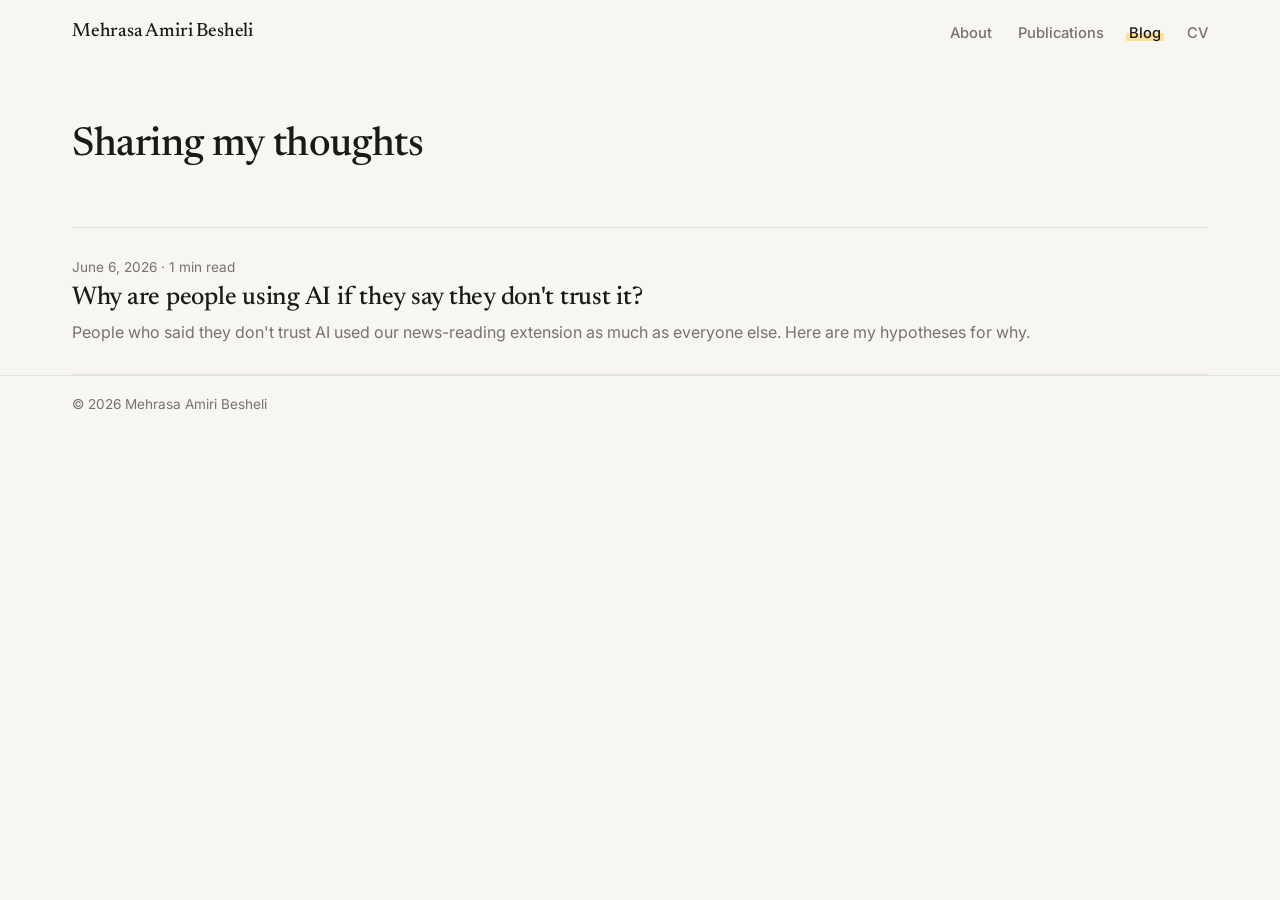
==== blog.html @ 152a389c "First version of my website" ====
<!doctype html>
<html lang="en">
  <head>
    <meta charset="UTF-8" />
    <meta name="viewport" content="width=device-width, initial-scale=1.0" />
    <title>Blog · Mehrasa Amiri Besheli</title>
    <meta
      name="description"
      content="Writing by Mehrasa Amiri Besheli on HCI, conversational AI, and life as a PhD student."
    />
    <link rel="preconnect" href="https://fonts.googleapis.com" />
    <link rel="preconnect" href="https://fonts.gstatic.com" crossorigin />
    <link
      href="https://fonts.googleapis.com/css2?family=Newsreader:ital,opsz,wght@0,6..72,400;0,6..72,500;1,6..72,400&family=Inter:wght@400;500;600&display=swap"
      rel="stylesheet"
    />
    <link rel="stylesheet" href="style.css" />
  </head>
  <body>
    <header class="site-header">
      <div class="container">
        <a class="brand" href="index.html">Mehrasa Amiri Besheli</a>
        <nav>
          <ul class="nav">
            <li><a href="index.html">About</a></li>
            <li><a href="index.html#publications">Publications</a></li>
            <li><a href="blog.html" aria-current="page">Blog</a></li>
            <li><a href="cv.html">CV</a></li>
          </ul>
        </nav>
      </div>
    </header>

    <main class="container">
      <h1 class="page-title">Sharing my thoughts</h1>

      <!-- ===================== POST LIST =====================
         NEWEST AT THE TOP. For each new post:
         1. Copy posts/first-post.html, rename it (e.g. posts/my-second-post.html)
         2. Copy one <article class="post-card"> below and update the link, date,
            title, subtitle and (optional) thumbnail.
         Delete the <figure> if the post has no thumbnail.
    ====================================================== -->
      <section class="post-list">
        <article class="post-card">
          <div>
            <p class="post-meta">
              <time datetime="2026-06-06">June 6, 2026</time> · 1 min read
            </p>
            <h2>
              <a href="posts/first-post.html"
                >Why are people using AI if they say they don't trust it?</a
              >
            </h2>
            <p class="post-subtitle">
              People who said they don't trust AI used our news-reading
              extension as much as everyone else. Here are my hypotheses for
              why.
            </p>
          </div>
          <!-- Optional thumbnail: <figure class="post-thumb"><img src="images/blog/cover.jpg" alt=""></figure> -->
        </article>
      </section>
    </main>

    <footer>
      <div class="container">© 2026 Mehrasa Amiri Besheli</div>
    </footer>
    <script src="script.js"></script>
  </body>
</html>
---- style.css ----
/* Shared styles for every page (index, cv). */

:root {
  --paper:   #F7F6F2;
  --ink:     #1B1A17;
  --body:    #3A3833;
  --muted:   #77736B;
  --rule:    #E5E2DA;
  --mark:    rgba(255, 209, 92, 0.6);
  --accent:  #2F7D73;
  --serif:   "Newsreader", Georgia, serif;
  --sans:    "Inter", system-ui, sans-serif;
}

* { box-sizing: border-box; }
html { -webkit-text-size-adjust: 100%; scroll-behavior: smooth; scroll-padding-top: 5rem; }

body {
  margin: 0;
  background: var(--paper);
  color: var(--ink);
  font-family: var(--sans);
  font-size: 16px;
  line-height: 1.65;
  -webkit-font-smoothing: antialiased;
  text-rendering: optimizeLegibility;
}

/* Links, two kinds:
   - Prominent links (in the bio text, paper titles): dark text with an
     underline; on hover the underline gives way to the highlighter sweep.
   - Everything else: plain green, underlined on hover. */
a { color: var(--accent); text-decoration: none; text-underline-offset: 3px; }
a:hover, a:focus-visible { text-decoration: underline; }

.intro p a, .pub h3 a {
  color: var(--ink);
  text-decoration: underline;
  text-decoration-color: color-mix(in srgb, var(--ink) 55%, transparent);
  text-decoration-thickness: 1px;
  background-image: linear-gradient(var(--mark), var(--mark));
  background-repeat: no-repeat;
  background-position: 0 88%;
  background-size: 0% .55em;
  transition: background-size .4s cubic-bezier(.22,1,.36,1),
              text-decoration-color .2s ease;
}
.intro p a:hover, .intro p a:focus-visible,
.pub h3 a:hover, .pub h3 a:focus-visible {
  background-size: 100% .55em;
  text-decoration-color: transparent;
}
img { max-width: 100%; display: block; }

/* Justified body text across the site; hyphenation keeps word gaps even. */
main p, .news span, .cv-row ul, .cv-row .where {
  text-align: justify; hyphens: manual; text-wrap: pretty;
}

.container { max-width: 74rem; margin: 0 auto; padding: 0 1.5rem; }

/* ---------- Top bar ---------- */
.site-header {
  position: sticky; top: 0; z-index: 10;
  background: color-mix(in srgb, var(--paper) 88%, transparent);
  backdrop-filter: blur(8px);
  -webkit-backdrop-filter: blur(8px);
  border-bottom: 1px solid transparent;
  transition: border-color .2s ease;
}
.site-header.scrolled { border-bottom-color: var(--rule); }
.site-header .container {
  display: flex; align-items: center; justify-content: space-between;
  gap: 1rem; flex-wrap: wrap;
  padding-top: 1rem; padding-bottom: 1rem;
}
.brand {
  font-family: var(--serif); font-size: 1.2rem; font-weight: 500;
  color: var(--ink); text-decoration: none; letter-spacing: -0.01em;
}
.nav { display: flex; gap: 1.6rem; list-style: none; margin: 0; padding: 0; }
.nav a {
  position: relative; color: var(--muted); text-decoration: none;
  font-size: 0.92rem; font-weight: 500; transition: color .15s ease;
}
.nav a:hover, .nav a[aria-current="page"] { color: var(--ink); }
/* Highlighter stroke under the hovered / current tab */
.nav a::after {
  content: ""; position: absolute; left: -3px; right: -3px; bottom: 1px;
  height: 0.55em; background: var(--mark); z-index: -1;
  transform: scaleX(0); transform-origin: left;
  transition: transform .35s cubic-bezier(.22,1,.36,1);
}
.nav a:hover::after, .nav a[aria-current="page"]::after { transform: scaleX(1); }

/* ---------- Highlighter mark (signature) ---------- */
.mark {
  background-image: linear-gradient(var(--mark), var(--mark));
  background-repeat: no-repeat;
  background-position: 0 88%;
  background-size: 0% .55em;
  padding: 0 .1em; margin: 0 -.1em;
  animation: sweep 1.4s cubic-bezier(.22,1,.36,1) forwards;
  animation-delay: var(--d, .5s);
}
@keyframes sweep { to { background-size: 100% .55em; } }

/* ---------- Page sections ---------- */
main { padding-bottom: 5rem; }
section { margin-top: 5.5rem; }

.section-label {
  font-family: var(--sans);
  font-size: 0.78rem; font-weight: 600; letter-spacing: 0.1em;
  text-transform: uppercase; color: var(--muted);
  margin: 0 0 1.75rem; display: flex; align-items: center; gap: 1rem;
}
.section-label::after { content: ""; flex: 1; height: 1px; background: var(--rule); }

h1, h2, h3 { font-family: var(--serif); font-weight: 500; letter-spacing: -0.01em; }

/* ---------- Hero ---------- */
.hero {
  display: grid; grid-template-columns: 17rem 1fr; gap: 3rem;
  align-items: stretch; margin-top: 3rem;
}
/* Photo + icons fill exactly the height of the bio. The image is absolutely
   positioned so the text alone sets that height. */
.profile { position: relative; display: flex; flex-direction: column; }
.portrait {
  position: relative; flex: 1; min-height: 14rem;
  border-radius: 12px; overflow: hidden; background: #ECEAE3;
}
.portrait img {
  position: absolute; inset: 0; width: 100%; height: 100%;
  object-fit: cover; object-position: 49.5% 40%;   /* centered on the face */
}
.intro { display: flex; flex-direction: column; }
.intro > :last-child { margin-bottom: -.4em; }   /* photo bottom meets the last line's baseline */
.hero h1 {
  font-size: clamp(2rem, 4.5vw, 2.5rem); line-height: 1;
  margin: -.14em 0 .5rem;                          /* photo top meets the capitals */
}
.hero .role { color: var(--muted); margin: 0 0 1.25rem; font-size: 0.95rem; }
.hero p { margin: 0 0 .9rem; color: var(--body); }
.socials {
  position: absolute; top: 100%; left: 0; right: 0; margin-top: .9rem;
  display: flex; justify-content: center; align-items: center; gap: 1.4rem;
}
.socials a {
  color: var(--ink); display: inline-flex;
  transition: color .18s ease, transform .18s ease;
}
.socials a:hover, .socials a:focus-visible { color: var(--accent); transform: translateY(-2px); }
.socials svg { width: 21px; height: 21px; }

/* ---------- News ---------- */
.news { list-style: none; margin: 0; padding: 0; }
.news li {
  display: grid; grid-template-columns: 5.5rem 1fr; gap: 1rem;
  padding: .3rem 0; font-size: .95rem; color: var(--body);
}
.news time { color: var(--muted); font-size: .85rem; padding-top: .1rem; font-variant-numeric: tabular-nums; }

/* ---------- Publications / projects ---------- */
.pub {
  display: grid; grid-template-columns: 13rem 1fr; gap: 1.5rem;
  padding: 1.5rem 0; border-bottom: 1px solid var(--rule);
}
.pub:first-of-type { padding-top: .25rem; }
.pub:last-of-type { border-bottom: 0; }
.pub.no-image { grid-template-columns: 1fr; }
.pub-img {
  margin: 0; aspect-ratio: 16 / 10; border-radius: 8px; overflow: hidden;
  background: #ECEAE3; border: 1px solid var(--rule);
}
.pub-img img { width: 100%; height: 100%; object-fit: cover; object-position: left top; }
.pub h3 { font-size: 1.2rem; line-height: 1.3; margin: 0 0 .3rem; }
.pub h3 a { color: var(--ink); }
.pub p { margin: 0 0 .25rem; }
.authors { font-size: .92rem; color: var(--body); }
.venue { font-size: .88rem; color: var(--accent); font-weight: 500; }
.tldr { font-size: .92rem; color: var(--muted); margin-top: .4rem !important; }
.links {
  display: flex; flex-wrap: wrap; align-items: baseline; gap: .5rem 1rem;
  margin-top: .5rem; font-size: .85rem; font-weight: 500;
}
.under-review { color: var(--muted); font-size: .92rem; margin: 1rem 0 2.5rem; }
.plain-line { margin: 0; color: var(--body); }

details { font-size: .9rem; flex-basis: 100%; }
details summary {
  cursor: pointer; color: var(--accent); font-weight: 500; font-size: .85rem;
  list-style: none; display: inline-block; text-underline-offset: 3px;
}
details summary::-webkit-details-marker { display: none; }
details summary::before { content: "+ "; }
details[open] summary::before { content: "−"; }
details summary:hover, details summary:focus-visible { text-decoration: underline; }
details p { margin: .5rem 0 0; color: var(--body); font-weight: 400; line-height: 1.6; }

/* ---------- Sub-pages (CV, Blog) ---------- */
.page-title { font-size: clamp(2rem, 4.5vw, 2.5rem); margin: 3rem 0 .5rem; }
.page-intro { color: var(--muted); margin: 0; }

.button {
  display: inline-flex; align-items: center; gap: .5rem;
  padding: .55rem 1rem; border: 1px solid var(--ink); border-radius: 999px;
  color: var(--ink); text-decoration: none; font-size: .9rem; font-weight: 500;
  transition: background .15s, color .15s;
}
.button:hover { background: var(--ink); color: var(--paper); }

.cv-row { display: grid; grid-template-columns: 10rem 1fr; gap: 1.25rem; margin-bottom: 1.1rem; }
.cv-row .when { color: var(--muted); font-size: .88rem; padding-top: .1rem; }
.cv-row .what { font-weight: 500; }
.cv-row .where { color: var(--muted); font-size: .92rem; }
.cv-row ul { margin: .3rem 0 0; padding-left: 1.1rem; color: var(--body); font-size: .92rem; }


footer { border-top: 1px solid var(--rule); padding: 1.1rem 0 1.4rem; color: var(--muted); font-size: .85rem; }

/* ---------- CV page ---------- */
.cv-head {
  display: flex; align-items: flex-end; justify-content: space-between;
  gap: 1.5rem; flex-wrap: wrap;
}
.cv-head .button { margin-bottom: .2rem; }
.button svg { width: 17px; height: 17px; }
.button:hover { text-decoration: none; }
.cv-sub {
  font-family: var(--sans); font-size: .95rem; font-weight: 600; font-style: italic;
  color: var(--ink); margin: 1.5rem 0 .8rem;
}
.cv-sub:first-of-type { margin-top: 0; }
.cv-text { color: var(--body); margin: .35rem 0 0; font-size: .95rem; }
section > .cv-text { margin: 0; }

/* ---------- Blog list ---------- */
.post-list { margin-top: 3rem; }
.post-card {
  display: grid; grid-template-columns: 1fr 11rem; gap: 2rem; align-items: center;
  padding: 1.75rem 0; border-bottom: 1px solid var(--rule);
}
.post-card:first-child { border-top: 1px solid var(--rule); }
.post-card:not(:has(.post-thumb)) { grid-template-columns: 1fr; }
.post-meta { font-size: .85rem; color: var(--muted); margin: 0 0 .3rem; }
.post-card h2 { font-size: 1.6rem; line-height: 1.2; margin: 0 0 .35rem; }
.post-card h2 a {
  color: var(--ink);
  background-image: linear-gradient(var(--mark), var(--mark));
  background-repeat: no-repeat; background-position: 0 88%; background-size: 0% .5em;
  transition: background-size .4s cubic-bezier(.22,1,.36,1);
}
.post-card h2 a:hover, .post-card h2 a:focus-visible { background-size: 100% .5em; text-decoration: none; }
.post-subtitle { color: var(--muted); margin: 0; }
.post-thumb { margin: 0; aspect-ratio: 4 / 3; border-radius: 8px; overflow: hidden; background: #ECEAE3; }
.post-thumb img { width: 100%; height: 100%; object-fit: cover; }

/* ---------- Blog post (Medium-style) ---------- */
.read-progress {
  position: fixed; top: 0; left: 0; right: 0; height: 3px; z-index: 20;
  background: #E8B930; transform: scaleX(0); transform-origin: left;
}
.article { max-width: 42rem; margin: 0 auto; padding: 3.5rem 1.5rem 4rem; }

.article-header h1 {
  font-size: clamp(2.2rem, 5vw, 3.1rem); line-height: 1.1; margin: 0 0 .8rem;
}
.article-subtitle {
  font-family: var(--serif); font-size: 1.35rem; line-height: 1.4;
  color: var(--muted); margin: 0 0 1.25rem !important; text-align: left !important;
}
.article-meta {
  color: var(--muted); font-size: .9rem; text-align: left !important;
  padding-bottom: 1.5rem; margin: 0 0 2.5rem; border-bottom: 1px solid var(--rule);
}

.article-body {
  font-family: var(--serif); font-size: 1.25rem; line-height: 1.75; color: var(--ink);
}
.article-body p { margin: 0 0 1.7rem; }
.article-body .lead::first-letter {
  float: left; font-size: 3.6em; line-height: .85; font-weight: 500;
  margin: .08em .1em 0 0;
}
.article-body h2 {
  font-size: 1.75rem; line-height: 1.25; margin: 3rem 0 .8rem;
}
.article-body h3 {
  font-family: var(--sans); font-size: 1.15rem; font-weight: 600; letter-spacing: 0;
  margin: 2.2rem 0 .6rem;
}
.article-body a { color: var(--ink); text-decoration: underline; text-decoration-color: color-mix(in srgb, var(--ink) 45%, transparent); }
.article-body a:hover { text-decoration-color: var(--ink); }
.article-body code {
  font-family: ui-monospace, SFMono-Regular, Menlo, monospace; font-size: .8em;
  background: #ECEAE3; padding: .12em .35em; border-radius: 4px;
}
.article-body ul, .article-body ol { margin: 0 0 1.7rem; padding-left: 1.5rem; }
.article-body li { margin-bottom: .5rem; padding-left: .3rem; }

.article-body blockquote {
  margin: 0 0 1.7rem; padding-left: 1.4rem; border-left: 3px solid var(--ink);
  font-style: italic;
}
.article-body blockquote p { margin-bottom: 0; }
.article-body .pullquote {
  font-size: 1.85rem; line-height: 1.35; font-style: italic; text-align: center !important;
  color: var(--muted); margin: 3rem 0;
}

/* Highlight: sweeps in when it scrolls into view (class added by script.js) */
.article-body mark {
  color: inherit; background-color: transparent;
  background-image: linear-gradient(var(--mark), var(--mark));
  background-repeat: no-repeat; background-position: 0 85%; background-size: 0% .6em;
  transition: background-size 1.3s cubic-bezier(.22,1,.36,1);
}
.article-body mark.in { background-size: 100% .6em; }

.article-figure { margin: 0 0 2.5rem; }
.article-figure img, .img-placeholder { width: 100%; border-radius: 6px; }
.img-placeholder {
  aspect-ratio: 16 / 9; display: grid; place-items: center; padding: 1rem; text-align: center;
  font-family: var(--sans); font-size: .85rem; color: var(--muted);
  background: repeating-linear-gradient(45deg, #EFEDE6 0 8px, #F4F2EC 8px 16px);
}
.article-figure figcaption {
  font-family: var(--sans); font-size: .85rem; color: var(--muted);
  text-align: center; margin-top: .7rem;
}
@media (min-width: 60rem) {
  .article-figure.wide { margin-left: -5rem; margin-right: -5rem; }
}

.divider { border: 0; text-align: center; margin: 2.8rem 0; }
.divider::before {
  content: "· · ·"; font-size: 1.6rem; letter-spacing: .6em; color: var(--ink);
}

.article-footer { margin-top: 3.5rem; }
.back-link { display: inline-block; margin-top: 2rem; font-weight: 500; font-size: .95rem; }

/* ---------- Mobile ---------- */
@media (max-width: 720px) {
  .hero { grid-template-columns: 1fr; gap: 1.5rem; margin-top: 2rem; }
  .profile { width: 12rem; }
  .portrait { flex: none; aspect-ratio: 4 / 5; min-height: 0; }
  .socials { position: static; margin-top: .9rem; }
  .intro > :last-child { margin-bottom: 0; }
  main p, .news span { text-align: left; }
  .nav { gap: 1.1rem; }
  .pub { grid-template-columns: 1fr; gap: .9rem; }
  .pub-img { max-width: 20rem; }
  .news li { grid-template-columns: 1fr; gap: 0; }
  .cv-row { grid-template-columns: 1fr; gap: 0; }
  .post-card { grid-template-columns: 1fr 6rem; gap: 1rem; }
  .post-card h2 { font-size: 1.3rem; }
  .article { padding-top: 2rem; }
  .article-body { font-size: 1.15rem; }
  .article-body .pullquote { font-size: 1.5rem; }
}

@media (prefers-reduced-motion: reduce) {
  .mark { animation: none; background-size: 100% .55em; }
  .article-body mark { transition: none; background-size: 100% .6em; }
  html { scroll-behavior: auto; }
}
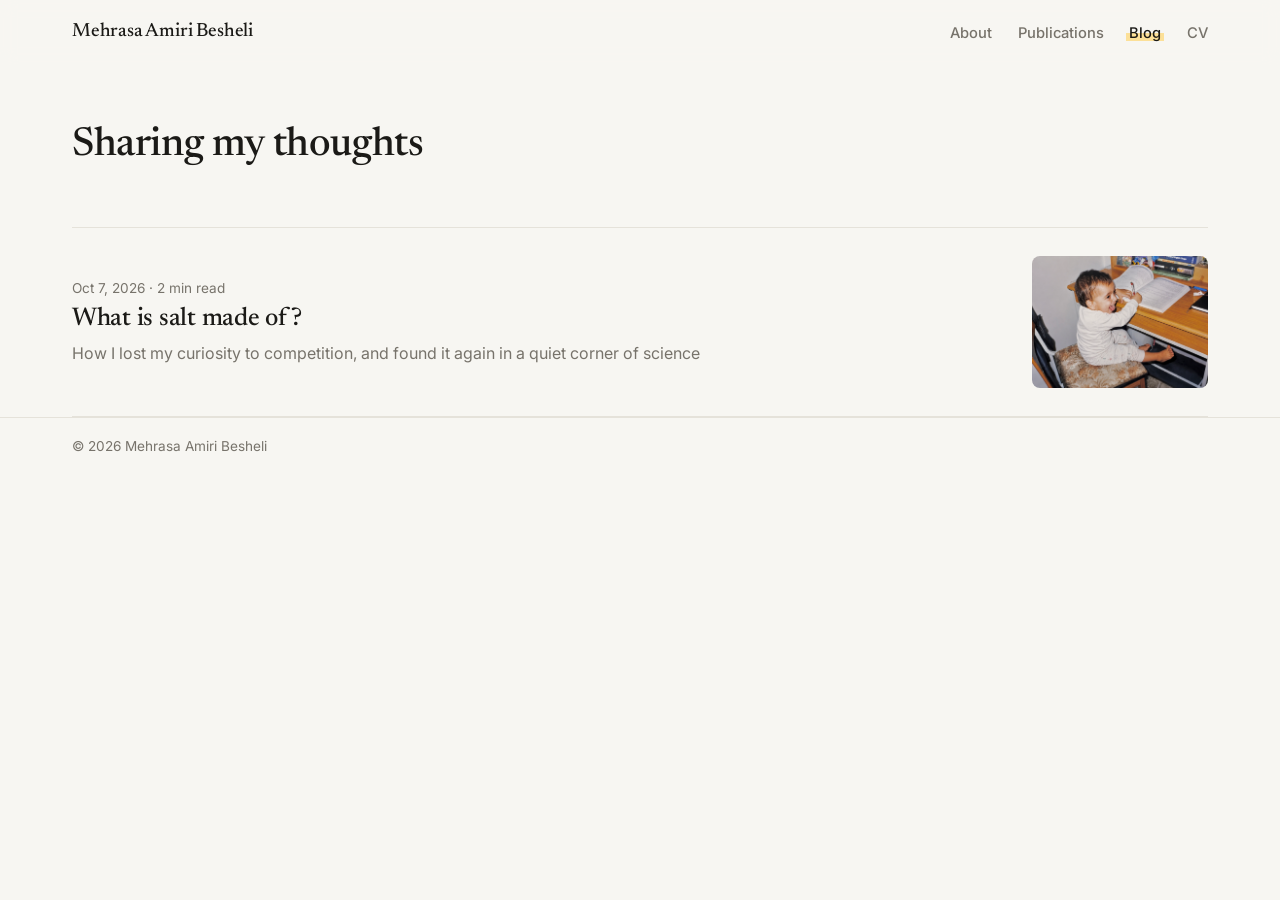
==== commit aa3134ba: "Updated first blog" ====
--- a/blog.html
+++ b/blog.html
@@ -36,7 +36,7 @@
 
       <!-- ===================== POST LIST =====================
          NEWEST AT THE TOP. For each new post:
-         1. Copy posts/first-post.html, rename it (e.g. posts/my-second-post.html)
+         1. Copy posts/_template.html, rename it (e.g. posts/2026Nov1.html)
          2. Copy one <article class="post-card"> below and update the link, date,
             title, subtitle and (optional) thumbnail.
          Delete the <figure> if the post has no thumbnail.
@@ -45,20 +45,19 @@
         <article class="post-card">
           <div>
             <p class="post-meta">
-              <time datetime="2026-06-06">June 6, 2026</time> · 1 min read
+              <time datetime="2026-10-07">Oct 7, 2026</time> · 2 min read
             </p>
             <h2>
-              <a href="posts/first-post.html"
-                >Why are people using AI if they say they don't trust it?</a
-              >
+              <a href="posts/2026Oct7.html">What is salt made of?</a>
             </h2>
             <p class="post-subtitle">
-              People who said they don't trust AI used our news-reading
-              extension as much as everyone else. Here are my hypotheses for
-              why.
+              How I lost my curiosity to competition, and found it again in a
+              quiet corner of science
             </p>
           </div>
-          <!-- Optional thumbnail: <figure class="post-thumb"><img src="images/blog/cover.jpg" alt=""></figure> -->
+          <figure class="post-thumb">
+            <img src="images/blog/2026Oct7/childhood.jpg" alt="" />
+          </figure>
         </article>
       </section>
     </main>
--- a/style.css
+++ b/style.css
@@ -326,12 +326,12 @@
   font-family: var(--sans); font-size: .85rem; color: var(--muted);
   background: repeating-linear-gradient(45deg, #EFEDE6 0 8px, #F4F2EC 8px 16px);
 }
+@media (min-width: 60rem) {
+  .article-figure.wide { margin-left: -5rem; margin-right: -5rem; }
+}
 .article-figure figcaption {
   font-family: var(--sans); font-size: .85rem; color: var(--muted);
   text-align: center; margin-top: .7rem;
-}
-@media (min-width: 60rem) {
-  .article-figure.wide { margin-left: -5rem; margin-right: -5rem; }
 }
 
 .divider { border: 0; text-align: center; margin: 2.8rem 0; }
